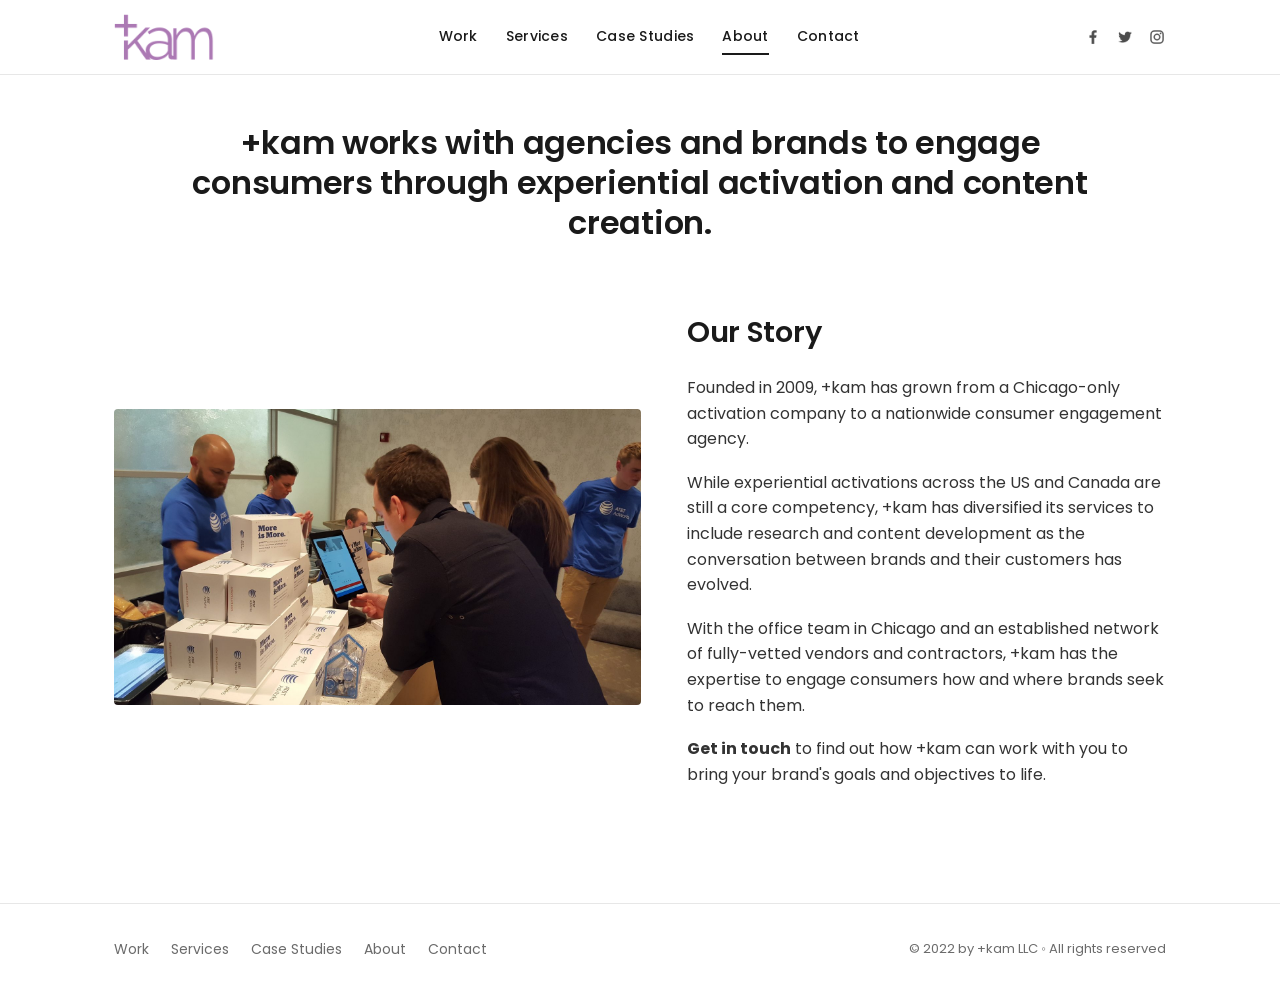
==== about.html @ 7bb7b1f5 "Add files via upload" ====
<!DOCTYPE html>
<html lang="en">
<head>
  <meta charset="UTF-8">
  <meta name="viewport" content="width=device-width, initial-scale=1">
  <title>About | +kam</title>
  <meta name="description" content="Founded in 2009, +kam has grown from a Chicago-only activation company to a nationwide consumer engagement agency.">
  <link rel="canonical" href="https://www.pluskam.com/about">
  <link rel="preconnect" href="https://fonts.googleapis.com">
  <link rel="preconnect" href="https://fonts.gstatic.com" crossorigin>
  <link href="https://fonts.googleapis.com/css2?family=Poppins:wght@300;400;500;600;700&display=swap" rel="stylesheet">
  <link rel="stylesheet" href="css/style.css">
</head>
<body>

  <header class="site-header">
    <div class="wrap">
      <a class="logo" href="index.html"><img src="images/logo.png" alt="+kam"></a>
      <button class="nav-toggle" aria-label="Toggle menu" onclick="document.getElementById('nav').classList.toggle('open')"><span></span><span></span><span></span></button>
      <nav class="nav" id="nav">
        <a href="index.html">Work</a>
        <a href="services.html">Services</a>
        <a href="casestudies.html">Case Studies</a>
        <a href="about.html" class="active">About</a>
        <a href="contact.html">Contact</a>
      </nav>
      <div class="socials">
        <a href="https://www.facebook.com/pluskam" target="_blank" rel="noopener"><img src="images/social-facebook.png" alt="Facebook"></a>
        <a href="https://www.twitter.com/pluskam" target="_blank" rel="noopener"><img src="images/social-twitter.png" alt="Twitter"></a>
        <a href="https://instagram.com/pluskam" target="_blank" rel="noopener"><img src="images/social-instagram.png" alt="Instagram"></a>
      </div>
    </div>
  </header>

  <section class="tagline small">
    <h1>+kam works with agencies and brands to engage consumers through experiential activation and content creation.</h1>
  </section>

  <section>
    <div class="wrap">
      <div class="about-grid">
        <img loading="lazy" src="images/about.jpg" alt="+kam activation">
        <div class="about-copy">
          <h2>Our Story</h2>
          <p>Founded in 2009, +kam has grown from a Chicago-only activation company to a nationwide consumer engagement agency.</p>
          <p>While experiential activations across the US and Canada are still a core competency, +kam has diversified its services to include research and content development as the conversation between brands and their customers has evolved.</p>
          <p>With the office team in Chicago and an established network of fully-vetted vendors and contractors, +kam has the expertise to engage consumers how and where brands seek to reach them.</p>
          <p><a href="contact.html"><strong>Get in touch</strong></a> to find out how +kam can work with you to bring your brand's goals and objectives to life.</p>
        </div>
      </div>
    </div>
  </section>

  <footer class="site-footer">
    <div class="wrap">
      <nav class="footer-nav">
        <a href="index.html">Work</a>
        <a href="services.html">Services</a>
        <a href="casestudies.html">Case Studies</a>
        <a href="about.html">About</a>
        <a href="contact.html">Contact</a>
      </nav>
      <div class="copyright">&copy; 2022 by +kam LLC &#9702; All rights reserved</div>
    </div>
  </footer>

</body>
</html>
---- css/style.css ----
/* =========================================================
   +kam — pluskam.com
   Static rebuild for GitHub Pages
   ========================================================= */

:root {
  --ink: #1a1a1a;
  --muted: #6b6b6b;
  --line: #e7e7e7;
  --bg: #ffffff;
  --bg-alt: #f6f6f4;
  --accent: #1a1a1a;
  --max: 1100px;
  --pad: 24px;
}

* { box-sizing: border-box; }

html { scroll-behavior: smooth; }

body {
  margin: 0;
  font-family: "Poppins", -apple-system, BlinkMacSystemFont, "Segoe UI", Roboto, Helvetica, Arial, sans-serif;
  color: var(--ink);
  background: var(--bg);
  line-height: 1.6;
  font-weight: 400;
  -webkit-font-smoothing: antialiased;
}

img { max-width: 100%; display: block; }

a { color: inherit; text-decoration: none; }

.wrap {
  max-width: var(--max);
  margin: 0 auto;
  padding: 0 var(--pad);
}

/* ---------- Header ---------- */
.site-header {
  position: sticky;
  top: 0;
  z-index: 50;
  background: rgba(255, 255, 255, 0.96);
  backdrop-filter: saturate(180%) blur(8px);
  border-bottom: 1px solid var(--line);
}
.site-header .wrap {
  display: flex;
  align-items: center;
  justify-content: space-between;
  min-height: 74px;
  gap: 16px;
}
.logo img { height: 46px; width: auto; }

.nav {
  display: flex;
  align-items: center;
  gap: 28px;
}
.nav a {
  font-size: 14px;
  font-weight: 500;
  letter-spacing: 0.02em;
  color: var(--ink);
  padding: 6px 0;
  border-bottom: 2px solid transparent;
  transition: border-color 0.15s ease;
}
.nav a:hover,
.nav a.active { border-bottom-color: var(--ink); }

.socials { display: flex; align-items: center; gap: 14px; }
.socials a { opacity: 0.7; transition: opacity 0.15s ease; }
.socials a:hover { opacity: 1; }
.socials img { height: 18px; width: 18px; }

/* mobile nav toggle */
.nav-toggle {
  display: none;
  background: none;
  border: 0;
  cursor: pointer;
  padding: 8px;
}
.nav-toggle span {
  display: block;
  width: 24px;
  height: 2px;
  background: var(--ink);
  margin: 5px 0;
  transition: 0.2s;
}

/* ---------- Tagline band ---------- */
.tagline {
  text-align: center;
  padding: 70px var(--pad) 48px;
}
.tagline h1 {
  font-weight: 600;
  font-size: clamp(1.6rem, 3.4vw, 2.6rem);
  line-height: 1.25;
  letter-spacing: -0.01em;
  margin: 0 auto;
  max-width: 900px;
}
.tagline.small { padding: 48px var(--pad) 28px; }
.tagline.small h1 { font-size: clamp(1.3rem, 2.6vw, 2rem); }

/* ---------- Sections ---------- */
section { padding: 8px 0; }
.section-pad { padding: 40px 0; }

.eyebrow {
  text-align: center;
  font-size: 0.95rem;
  font-weight: 600;
  letter-spacing: 0.04em;
  color: var(--muted);
  margin: 30px 0 22px;
}

h2 { font-weight: 600; letter-spacing: -0.01em; }
h3 { font-weight: 600; }

/* ---------- Brand logo grid ---------- */
.brands {
  display: flex;
  flex-wrap: wrap;
  align-items: center;
  justify-content: center;
  gap: 36px 48px;
  padding: 10px 0 40px;
}
.brands img {
  height: 74px;
  width: auto;
  object-fit: contain;
  filter: grayscale(100%);
  opacity: 0.85;
  transition: filter 0.2s ease, opacity 0.2s ease;
}
.brands img:hover { filter: none; opacity: 1; }

/* ---------- Buttons ---------- */
.btn {
  display: inline-block;
  font-size: 14px;
  font-weight: 500;
  letter-spacing: 0.03em;
  padding: 13px 30px;
  border-radius: 2px;
  border: 1.5px solid var(--ink);
  background: var(--ink);
  color: #fff;
  cursor: pointer;
  transition: all 0.18s ease;
}
.btn:hover { background: #fff; color: var(--ink); }
.btn.ghost { background: transparent; color: var(--ink); }
.btn.ghost:hover { background: var(--ink); color: #fff; }

.cta-row {
  display: flex;
  gap: 16px;
  justify-content: center;
  flex-wrap: wrap;
  padding: 20px 0 60px;
}
.cta-block {
  text-align: center;
  padding: 30px var(--pad) 70px;
}
.cta-block h2 {
  font-size: clamp(1.4rem, 2.6vw, 2rem);
  margin: 0 0 26px;
}

/* ---------- Services ---------- */
.services-hero img {
  width: 100%;
  max-height: 360px;
  object-fit: cover;
  border-radius: 4px;
}
.svc-grid {
  display: grid;
  grid-template-columns: 1fr 1fr;
  gap: 48px;
  padding: 50px 0 30px;
}
.svc-col h3 {
  font-size: 1.4rem;
  letter-spacing: 0.03em;
  margin: 0 0 18px;
  padding-bottom: 12px;
  border-bottom: 2px solid var(--ink);
}
.svc-col ul { list-style: none; margin: 0; padding: 0; }
.svc-col li {
  padding: 9px 0;
  border-bottom: 1px solid var(--line);
  font-size: 1rem;
  color: #333;
}

/* ---------- Case study cards (overview) ---------- */
.cards {
  display: grid;
  grid-template-columns: repeat(2, 1fr);
  gap: 34px;
  padding: 30px 0 50px;
}
.card {
  border: 1px solid var(--line);
  border-radius: 6px;
  overflow: hidden;
  background: #fff;
  transition: transform 0.18s ease, box-shadow 0.18s ease;
  display: flex;
  flex-direction: column;
}
.card:hover {
  transform: translateY(-4px);
  box-shadow: 0 14px 34px rgba(0, 0, 0, 0.09);
}
.card .thumb {
  aspect-ratio: 3 / 2;
  overflow: hidden;
  background: var(--bg-alt);
}
.card .thumb img { width: 100%; height: 100%; object-fit: cover; }
.card .card-body { padding: 22px 24px 26px; }
.card h3 { margin: 0 0 14px; font-size: 1.2rem; line-height: 1.35; }
.card .link {
  font-size: 14px;
  font-weight: 600;
  border-bottom: 2px solid var(--ink);
  padding-bottom: 2px;
}

/* ---------- Case study detail ---------- */
.case { padding: 20px 0 40px; }
.case h2 { font-size: clamp(1.6rem, 3vw, 2.2rem); margin: 0 0 26px; line-height: 1.2; }
.case-figure { margin: 0 0 30px; }
.case-figure img {
  width: 100%;
  max-height: 460px;
  object-fit: cover;
  border-radius: 4px;
}
.case p { font-size: 1.05rem; max-width: 780px; margin: 0 0 26px; }

.stats {
  display: flex;
  flex-wrap: wrap;
  gap: 18px;
  margin: 10px 0 38px;
}
.stat {
  flex: 1 1 160px;
  background: var(--bg-alt);
  border-radius: 6px;
  padding: 24px 20px;
  text-align: center;
}
.stat .num { font-size: 1.5rem; font-weight: 700; line-height: 1.2; }
.stat .lbl { font-size: 0.85rem; color: var(--muted); margin-top: 6px; letter-spacing: 0.02em; }

.stat-group-title {
  font-size: 0.9rem;
  font-weight: 600;
  letter-spacing: 0.06em;
  text-transform: uppercase;
  color: var(--muted);
  margin: 26px 0 12px;
}

.back-link { display: inline-block; margin: 20px 0 40px; font-weight: 500; }
.back-link::before { content: "\2190\00a0"; }

/* ---------- About ---------- */
.about-grid {
  display: grid;
  grid-template-columns: 1.1fr 1fr;
  gap: 46px;
  align-items: center;
  padding: 30px 0 50px;
}
.about-grid img { width: 100%; border-radius: 4px; object-fit: cover; }
.about-copy h2 { font-size: 1.8rem; margin: 0 0 20px; }
.about-copy p { margin: 0 0 18px; color: #333; }

/* ---------- Contact ---------- */
.contact-grid {
  display: grid;
  grid-template-columns: 1fr 1.1fr;
  gap: 46px;
  padding: 30px 0 60px;
}
.contact-info h2 { font-size: 1.8rem; margin: 0 0 24px; }
.contact-info .block { margin-bottom: 22px; }
.contact-info .label {
  font-size: 0.8rem;
  font-weight: 600;
  letter-spacing: 0.08em;
  text-transform: uppercase;
  color: var(--muted);
  margin-bottom: 4px;
}
.contact-info a { border-bottom: 1px solid var(--line); }

form.contact-form { display: flex; flex-direction: column; gap: 16px; }
.contact-form label { font-size: 0.85rem; font-weight: 500; margin-bottom: -8px; }
.contact-form input,
.contact-form textarea {
  font-family: inherit;
  font-size: 1rem;
  padding: 12px 14px;
  border: 1px solid #ccc;
  border-radius: 3px;
  background: #fff;
  color: var(--ink);
}
.contact-form input:focus,
.contact-form textarea:focus { outline: 2px solid var(--ink); border-color: var(--ink); }
.contact-form textarea { min-height: 130px; resize: vertical; }
.contact-form .btn { align-self: flex-start; }

/* ---------- Footer ---------- */
.site-footer {
  border-top: 1px solid var(--line);
  margin-top: 40px;
  padding: 34px 0;
}
.site-footer .wrap {
  display: flex;
  align-items: center;
  justify-content: space-between;
  flex-wrap: wrap;
  gap: 16px;
}
.footer-nav { display: flex; flex-wrap: wrap; gap: 22px; }
.footer-nav a { font-size: 14px; color: var(--muted); }
.footer-nav a:hover { color: var(--ink); }
.copyright { font-size: 13px; color: var(--muted); }

/* ---------- Responsive ---------- */
@media (max-width: 820px) {
  .svc-grid,
  .cards,
  .about-grid,
  .contact-grid { grid-template-columns: 1fr; }
  .about-grid { gap: 28px; }

  .nav-toggle { display: block; }
  .nav {
    position: absolute;
    top: 74px;
    left: 0;
    right: 0;
    background: #fff;
    flex-direction: column;
    align-items: flex-start;
    gap: 0;
    padding: 8px 0;
    border-bottom: 1px solid var(--line);
    display: none;
  }
  .nav.open { display: flex; }
  .nav a { width: 100%; padding: 12px var(--pad); border-bottom: 1px solid var(--line); }
  .nav a:hover, .nav a.active { border-bottom-color: var(--line); background: var(--bg-alt); }
  .socials { display: none; }
}

@media (max-width: 480px) {
  .brands img { height: 56px; }
  .stats { flex-direction: column; }
}
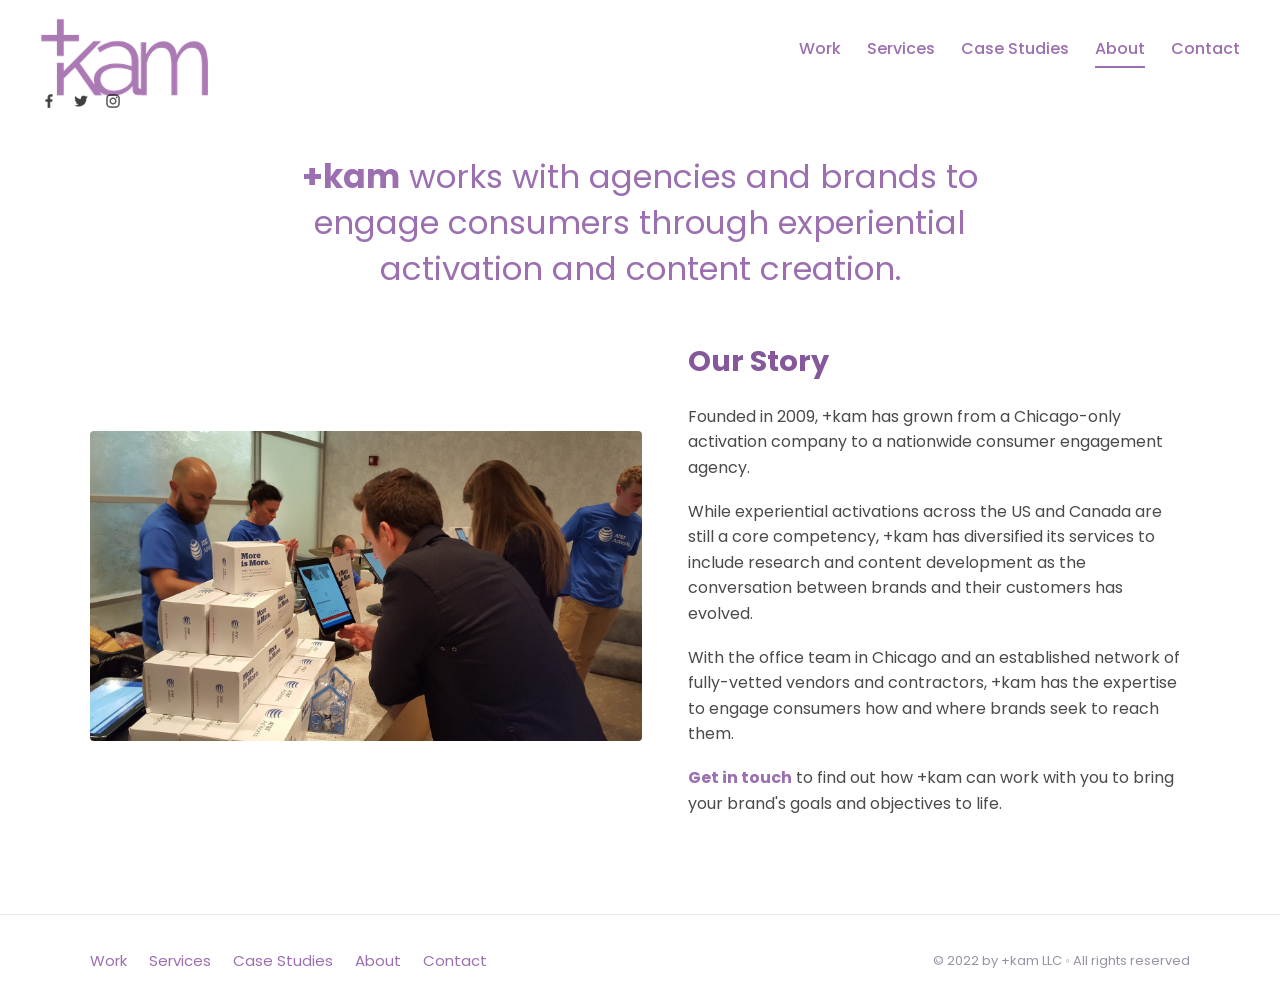
==== commit 3e2ed349: "Add files via upload" ====
--- a/about.html
+++ b/about.html
@@ -1,68 +1,68 @@
-<!DOCTYPE html>
-<html lang="en">
-<head>
-  <meta charset="UTF-8">
-  <meta name="viewport" content="width=device-width, initial-scale=1">
-  <title>About | +kam</title>
-  <meta name="description" content="Founded in 2009, +kam has grown from a Chicago-only activation company to a nationwide consumer engagement agency.">
-  <link rel="canonical" href="https://www.pluskam.com/about">
-  <link rel="preconnect" href="https://fonts.googleapis.com">
-  <link rel="preconnect" href="https://fonts.gstatic.com" crossorigin>
-  <link href="https://fonts.googleapis.com/css2?family=Poppins:wght@300;400;500;600;700&display=swap" rel="stylesheet">
-  <link rel="stylesheet" href="css/style.css">
-</head>
-<body>
-
-  <header class="site-header">
-    <div class="wrap">
-      <a class="logo" href="index.html"><img src="images/logo.png" alt="+kam"></a>
-      <button class="nav-toggle" aria-label="Toggle menu" onclick="document.getElementById('nav').classList.toggle('open')"><span></span><span></span><span></span></button>
-      <nav class="nav" id="nav">
-        <a href="index.html">Work</a>
-        <a href="services.html">Services</a>
-        <a href="casestudies.html">Case Studies</a>
-        <a href="about.html" class="active">About</a>
-        <a href="contact.html">Contact</a>
-      </nav>
-      <div class="socials">
-        <a href="https://www.facebook.com/pluskam" target="_blank" rel="noopener"><img src="images/social-facebook.png" alt="Facebook"></a>
-        <a href="https://www.twitter.com/pluskam" target="_blank" rel="noopener"><img src="images/social-twitter.png" alt="Twitter"></a>
-        <a href="https://instagram.com/pluskam" target="_blank" rel="noopener"><img src="images/social-instagram.png" alt="Instagram"></a>
-      </div>
-    </div>
-  </header>
-
-  <section class="tagline small">
-    <h1>+kam works with agencies and brands to engage consumers through experiential activation and content creation.</h1>
-  </section>
-
-  <section>
-    <div class="wrap">
-      <div class="about-grid">
-        <img loading="lazy" src="images/about.jpg" alt="+kam activation">
-        <div class="about-copy">
-          <h2>Our Story</h2>
-          <p>Founded in 2009, +kam has grown from a Chicago-only activation company to a nationwide consumer engagement agency.</p>
-          <p>While experiential activations across the US and Canada are still a core competency, +kam has diversified its services to include research and content development as the conversation between brands and their customers has evolved.</p>
-          <p>With the office team in Chicago and an established network of fully-vetted vendors and contractors, +kam has the expertise to engage consumers how and where brands seek to reach them.</p>
-          <p><a href="contact.html"><strong>Get in touch</strong></a> to find out how +kam can work with you to bring your brand's goals and objectives to life.</p>
-        </div>
-      </div>
-    </div>
-  </section>
-
-  <footer class="site-footer">
-    <div class="wrap">
-      <nav class="footer-nav">
-        <a href="index.html">Work</a>
-        <a href="services.html">Services</a>
-        <a href="casestudies.html">Case Studies</a>
-        <a href="about.html">About</a>
-        <a href="contact.html">Contact</a>
-      </nav>
-      <div class="copyright">&copy; 2022 by +kam LLC &#9702; All rights reserved</div>
-    </div>
-  </footer>
-
-</body>
-</html>
+<!DOCTYPE html>
+<html lang="en">
+<head>
+  <meta charset="UTF-8">
+  <meta name="viewport" content="width=device-width, initial-scale=1">
+  <title>About | +kam</title>
+  <meta name="description" content="Founded in 2009, +kam has grown from a Chicago-only activation company to a nationwide consumer engagement agency.">
+  <link rel="canonical" href="https://www.pluskam.com/about">
+  <link rel="preconnect" href="https://fonts.googleapis.com">
+  <link rel="preconnect" href="https://fonts.gstatic.com" crossorigin>
+  <link href="https://fonts.googleapis.com/css2?family=Poppins:wght@300;400;500;600;700&display=swap" rel="stylesheet">
+  <link rel="stylesheet" href="css/style.css">
+</head>
+<body>
+
+  <header class="site-header">
+    <div class="wrap">
+      <a class="logo" href="index.html"><img src="images/logo.png" alt="+kam"></a>
+      <button class="nav-toggle" aria-label="Toggle menu" onclick="document.getElementById('nav').classList.toggle('open')"><span></span><span></span><span></span></button>
+      <nav class="nav" id="nav">
+        <a href="index.html">Work</a>
+        <a href="services.html">Services</a>
+        <a href="casestudies.html">Case Studies</a>
+        <a href="about.html" class="active">About</a>
+        <a href="contact.html">Contact</a>
+      </nav>
+      <div class="socials">
+        <a href="https://www.facebook.com/pluskam" target="_blank" rel="noopener"><img src="images/social-facebook.png" alt="Facebook"></a>
+        <a href="https://www.twitter.com/pluskam" target="_blank" rel="noopener"><img src="images/social-twitter.png" alt="Twitter"></a>
+        <a href="https://instagram.com/pluskam" target="_blank" rel="noopener"><img src="images/social-instagram.png" alt="Instagram"></a>
+      </div>
+    </div>
+  </header>
+
+  <section class="tagline small">
+    <h1><b>+kam</b> works with agencies and brands to engage consumers through experiential activation and content creation.</h1>
+  </section>
+
+  <section>
+    <div class="wrap">
+      <div class="about-grid">
+        <img loading="lazy" src="images/about.jpg" alt="+kam activation">
+        <div class="about-copy">
+          <h2>Our Story</h2>
+          <p>Founded in 2009, +kam has grown from a Chicago-only activation company to a nationwide consumer engagement agency.</p>
+          <p>While experiential activations across the US and Canada are still a core competency, +kam has diversified its services to include research and content development as the conversation between brands and their customers has evolved.</p>
+          <p>With the office team in Chicago and an established network of fully-vetted vendors and contractors, +kam has the expertise to engage consumers how and where brands seek to reach them.</p>
+          <p><a href="contact.html"><strong>Get in touch</strong></a> to find out how +kam can work with you to bring your brand's goals and objectives to life.</p>
+        </div>
+      </div>
+    </div>
+  </section>
+
+  <footer class="site-footer">
+    <div class="wrap">
+      <nav class="footer-nav">
+        <a href="index.html">Work</a>
+        <a href="services.html">Services</a>
+        <a href="casestudies.html">Case Studies</a>
+        <a href="about.html">About</a>
+        <a href="contact.html">Contact</a>
+      </nav>
+      <div class="copyright">&copy; 2022 by +kam LLC &#9702; All rights reserved</div>
+    </div>
+  </footer>
+
+</body>
+</html>
--- a/css/style.css
+++ b/css/style.css
@@ -1,21 +1,19 @@
 /* =========================================================
-   +kam — pluskam.com
-   Static rebuild for GitHub Pages
+   +kam — pluskam.com  |  static rebuild for GitHub Pages
    ========================================================= */
 
 :root {
-  --ink: #1a1a1a;
-  --muted: #6b6b6b;
-  --line: #e7e7e7;
+  --purple: #9b6fb0;        /* primary brand purple */
+  --purple-dark: #85589c;   /* hover / emphasis */
+  --purple-soft: #c9aede;   /* light accents */
+  --ink: #4a4a4a;           /* body text */
   --bg: #ffffff;
-  --bg-alt: #f6f6f4;
-  --accent: #1a1a1a;
-  --max: 1100px;
-  --pad: 24px;
+  --line: #ece6f1;
+  --max: 1180px;
+  --pad: 40px;
 }
 
 * { box-sizing: border-box; }
-
 html { scroll-behavior: smooth; }
 
 body {
@@ -25,359 +23,190 @@
   background: var(--bg);
   line-height: 1.6;
   font-weight: 400;
+  padding-top: 150px;
   -webkit-font-smoothing: antialiased;
 }
 
 img { max-width: 100%; display: block; }
-
 a { color: inherit; text-decoration: none; }
 
-.wrap {
-  max-width: var(--max);
-  margin: 0 auto;
-  padding: 0 var(--pad);
-}
-
-/* ---------- Header ---------- */
+.wrap { max-width: var(--max); margin: 0 auto; padding: 0 var(--pad); }
+
+/* ---------- Fixed header ---------- */
 .site-header {
-  position: sticky;
-  top: 0;
-  z-index: 50;
-  background: rgba(255, 255, 255, 0.96);
-  backdrop-filter: saturate(180%) blur(8px);
-  border-bottom: 1px solid var(--line);
+  position: fixed;
+  top: 0; left: 0; right: 0;
+  z-index: 100;
+  background: rgba(255,255,255,0.94);
+  backdrop-filter: saturate(180%) blur(6px);
 }
 .site-header .wrap {
+  max-width: 100%;
+  padding: 18px 40px;
+  position: relative;
   display: flex;
-  align-items: center;
+  align-items: flex-start;
   justify-content: space-between;
-  min-height: 74px;
-  gap: 16px;
-}
-.logo img { height: 46px; width: auto; }
-
-.nav {
+}
+.logo img { height: 78px; width: auto; }
+
+.socials {
+  position: absolute;
+  top: 92px;
+  left: 40px;
   display: flex;
-  align-items: center;
-  gap: 28px;
-}
-.nav a {
-  font-size: 14px;
-  font-weight: 500;
-  letter-spacing: 0.02em;
-  color: var(--ink);
-  padding: 6px 0;
-  border-bottom: 2px solid transparent;
-  transition: border-color 0.15s ease;
-}
-.nav a:hover,
-.nav a.active { border-bottom-color: var(--ink); }
-
-.socials { display: flex; align-items: center; gap: 14px; }
-.socials a { opacity: 0.7; transition: opacity 0.15s ease; }
+  gap: 14px;
+}
+.socials a { opacity: 0.75; transition: opacity 0.15s ease; }
 .socials a:hover { opacity: 1; }
 .socials img { height: 18px; width: 18px; }
 
-/* mobile nav toggle */
-.nav-toggle {
-  display: none;
-  background: none;
-  border: 0;
-  cursor: pointer;
-  padding: 8px;
-}
-.nav-toggle span {
-  display: block;
-  width: 24px;
-  height: 2px;
-  background: var(--ink);
-  margin: 5px 0;
-  transition: 0.2s;
-}
-
-/* ---------- Tagline band ---------- */
-.tagline {
-  text-align: center;
-  padding: 70px var(--pad) 48px;
-}
+.nav { display: flex; align-items: center; gap: 26px; padding-top: 14px; }
+.nav a {
+  font-size: 16px;
+  font-weight: 500;
+  color: var(--purple);
+  padding: 4px 0;
+  border-bottom: 2px solid transparent;
+  transition: color 0.15s ease, border-color 0.15s ease;
+}
+.nav a:hover { color: var(--purple-dark); }
+.nav a.active { border-bottom-color: var(--purple); }
+
+.nav-toggle { display: none; background: none; border: 0; cursor: pointer; padding: 8px; }
+.nav-toggle span { display: block; width: 26px; height: 2px; background: var(--purple); margin: 5px 0; transition: 0.2s; }
+
+/* ---------- Tagline ---------- */
+.tagline { text-align: center; padding: 4px var(--pad) 40px; }
 .tagline h1 {
-  font-weight: 600;
-  font-size: clamp(1.6rem, 3.4vw, 2.6rem);
-  line-height: 1.25;
-  letter-spacing: -0.01em;
+  font-weight: 400;
+  color: var(--purple);
+  font-size: clamp(1.4rem, 2.7vw, 2.05rem);
+  line-height: 1.4;
   margin: 0 auto;
-  max-width: 900px;
-}
-.tagline.small { padding: 48px var(--pad) 28px; }
-.tagline.small h1 { font-size: clamp(1.3rem, 2.6vw, 2rem); }
-
-/* ---------- Sections ---------- */
-section { padding: 8px 0; }
-.section-pad { padding: 40px 0; }
-
-.eyebrow {
-  text-align: center;
-  font-size: 0.95rem;
-  font-weight: 600;
-  letter-spacing: 0.04em;
-  color: var(--muted);
-  margin: 30px 0 22px;
-}
-
-h2 { font-weight: 600; letter-spacing: -0.01em; }
-h3 { font-weight: 600; }
-
-/* ---------- Brand logo grid ---------- */
+  max-width: 760px;
+}
+.tagline h1 b { font-weight: 700; }
+.tagline.small { padding-bottom: 26px; }
+
+/* ---------- Photo mosaic ---------- */
+.mosaic { display: grid; grid-template-columns: repeat(3, 1fr); gap: 4px; }
+.tile { position: relative; overflow: hidden; aspect-ratio: 475 / 358; background: #eee; }
+.tile img { position: absolute; inset: 0; width: 100%; height: 100%; object-fit: cover; }
+.tile .over { opacity: 0; transition: opacity 0.35s ease; }
+.tile:hover .over { opacity: 1; }
+
+/* ---------- Brands ---------- */
+.eyebrow { text-align: center; color: var(--purple); font-size: 1.5rem; font-weight: 400; margin: 54px 0 0; }
+.brands-band { margin-top: 26px; padding: 48px var(--pad); background: linear-gradient(135deg, #b79ad0 0%, #9b6fb0 55%, #855b9c 100%); }
 .brands {
-  display: flex;
-  flex-wrap: wrap;
-  align-items: center;
-  justify-content: center;
-  gap: 36px 48px;
-  padding: 10px 0 40px;
+  max-width: 980px; margin: 0 auto;
+  display: flex; flex-wrap: wrap; align-items: center; justify-content: center;
+  gap: 40px 54px;
 }
 .brands img {
-  height: 74px;
-  width: auto;
-  object-fit: contain;
-  filter: grayscale(100%);
-  opacity: 0.85;
-  transition: filter 0.2s ease, opacity 0.2s ease;
-}
-.brands img:hover { filter: none; opacity: 1; }
+  max-height: 52px; max-width: 155px; height: auto; width: auto; object-fit: contain;
+  filter: brightness(0) invert(1); opacity: 0.95;
+  transition: opacity 0.2s ease, transform 0.2s ease;
+}
+.brands img:hover { opacity: 1; transform: scale(1.05); }
 
 /* ---------- Buttons ---------- */
 .btn {
-  display: inline-block;
-  font-size: 14px;
-  font-weight: 500;
-  letter-spacing: 0.03em;
-  padding: 13px 30px;
-  border-radius: 2px;
-  border: 1.5px solid var(--ink);
-  background: var(--ink);
-  color: #fff;
-  cursor: pointer;
-  transition: all 0.18s ease;
-}
-.btn:hover { background: #fff; color: var(--ink); }
-.btn.ghost { background: transparent; color: var(--ink); }
-.btn.ghost:hover { background: var(--ink); color: #fff; }
-
-.cta-row {
-  display: flex;
-  gap: 16px;
-  justify-content: center;
-  flex-wrap: wrap;
-  padding: 20px 0 60px;
-}
-.cta-block {
-  text-align: center;
-  padding: 30px var(--pad) 70px;
-}
-.cta-block h2 {
-  font-size: clamp(1.4rem, 2.6vw, 2rem);
-  margin: 0 0 26px;
-}
+  display: inline-block; font-size: 15px; font-weight: 500; letter-spacing: 0.02em;
+  padding: 13px 40px; border-radius: 26px; border: 2px solid var(--purple);
+  background: var(--purple); color: #fff; cursor: pointer; transition: all 0.18s ease;
+}
+.btn:hover { background: var(--purple-dark); border-color: var(--purple-dark); }
+.btn.ghost { background: transparent; color: var(--purple); }
+.btn.ghost:hover { background: var(--purple); color: #fff; }
+
+.cta-block { text-align: center; padding: 46px var(--pad) 70px; }
+.cta-block h2 { color: var(--purple); font-weight: 400; font-size: clamp(1.4rem, 2.6vw, 2rem); margin: 0 0 30px; }
+.cta-row { display: flex; gap: 16px; justify-content: center; flex-wrap: wrap; padding-top: 6px; }
 
 /* ---------- Services ---------- */
-.services-hero img {
-  width: 100%;
-  max-height: 360px;
-  object-fit: cover;
-  border-radius: 4px;
-}
-.svc-grid {
-  display: grid;
-  grid-template-columns: 1fr 1fr;
-  gap: 48px;
-  padding: 50px 0 30px;
-}
-.svc-col h3 {
-  font-size: 1.4rem;
-  letter-spacing: 0.03em;
-  margin: 0 0 18px;
-  padding-bottom: 12px;
-  border-bottom: 2px solid var(--ink);
-}
+.services-hero img { width: 100%; max-height: 360px; object-fit: cover; border-radius: 4px; }
+.svc-grid { display: grid; grid-template-columns: 1fr 1fr; gap: 48px; padding: 50px 0 30px; }
+.svc-col h3 { color: var(--purple); font-size: 1.4rem; letter-spacing: 0.04em; margin: 0 0 18px; padding-bottom: 12px; border-bottom: 2px solid var(--purple-soft); }
 .svc-col ul { list-style: none; margin: 0; padding: 0; }
-.svc-col li {
-  padding: 9px 0;
-  border-bottom: 1px solid var(--line);
-  font-size: 1rem;
-  color: #333;
-}
-
-/* ---------- Case study cards (overview) ---------- */
-.cards {
-  display: grid;
-  grid-template-columns: repeat(2, 1fr);
-  gap: 34px;
-  padding: 30px 0 50px;
-}
-.card {
-  border: 1px solid var(--line);
-  border-radius: 6px;
-  overflow: hidden;
-  background: #fff;
-  transition: transform 0.18s ease, box-shadow 0.18s ease;
-  display: flex;
-  flex-direction: column;
-}
-.card:hover {
-  transform: translateY(-4px);
-  box-shadow: 0 14px 34px rgba(0, 0, 0, 0.09);
-}
-.card .thumb {
-  aspect-ratio: 3 / 2;
-  overflow: hidden;
-  background: var(--bg-alt);
-}
+.svc-col li { padding: 9px 0; border-bottom: 1px solid var(--line); }
+
+/* ---------- Case study cards ---------- */
+.cards { display: grid; grid-template-columns: repeat(2, 1fr); gap: 34px; padding: 20px 0 40px; }
+.card { border: 1px solid var(--line); border-radius: 8px; overflow: hidden; background: #fff; display: flex; flex-direction: column; transition: transform 0.18s ease, box-shadow 0.18s ease; }
+.card:hover { transform: translateY(-4px); box-shadow: 0 16px 36px rgba(123,86,148,0.16); }
+.card .thumb { aspect-ratio: 3 / 2; overflow: hidden; background: #f3eef7; }
 .card .thumb img { width: 100%; height: 100%; object-fit: cover; }
 .card .card-body { padding: 22px 24px 26px; }
-.card h3 { margin: 0 0 14px; font-size: 1.2rem; line-height: 1.35; }
-.card .link {
-  font-size: 14px;
-  font-weight: 600;
-  border-bottom: 2px solid var(--ink);
-  padding-bottom: 2px;
-}
+.card h3 { margin: 0 0 14px; font-size: 1.2rem; line-height: 1.35; color: var(--purple-dark); }
+.card .link { font-size: 15px; font-weight: 600; color: var(--purple); border-bottom: 2px solid var(--purple); padding-bottom: 2px; }
 
 /* ---------- Case study detail ---------- */
-.case { padding: 20px 0 40px; }
-.case h2 { font-size: clamp(1.6rem, 3vw, 2.2rem); margin: 0 0 26px; line-height: 1.2; }
+.case { padding: 6px 0 40px; }
+.case h2 { color: var(--purple-dark); font-size: clamp(1.6rem, 3vw, 2.2rem); margin: 0 0 26px; line-height: 1.2; }
 .case-figure { margin: 0 0 30px; }
-.case-figure img {
-  width: 100%;
-  max-height: 460px;
-  object-fit: cover;
-  border-radius: 4px;
-}
-.case p { font-size: 1.05rem; max-width: 780px; margin: 0 0 26px; }
-
-.stats {
-  display: flex;
-  flex-wrap: wrap;
-  gap: 18px;
-  margin: 10px 0 38px;
-}
-.stat {
-  flex: 1 1 160px;
-  background: var(--bg-alt);
-  border-radius: 6px;
-  padding: 24px 20px;
-  text-align: center;
-}
-.stat .num { font-size: 1.5rem; font-weight: 700; line-height: 1.2; }
-.stat .lbl { font-size: 0.85rem; color: var(--muted); margin-top: 6px; letter-spacing: 0.02em; }
-
-.stat-group-title {
-  font-size: 0.9rem;
-  font-weight: 600;
-  letter-spacing: 0.06em;
-  text-transform: uppercase;
-  color: var(--muted);
-  margin: 26px 0 12px;
-}
-
-.back-link { display: inline-block; margin: 20px 0 40px; font-weight: 500; }
+.case-figure img { width: 100%; max-height: 470px; object-fit: cover; border-radius: 4px; }
+.case p { font-size: 1.05rem; max-width: 800px; margin: 0 0 26px; }
+.stats { display: flex; flex-wrap: wrap; gap: 18px; margin: 10px 0 38px; }
+.stat { flex: 1 1 160px; background: #f5eff9; border-radius: 8px; padding: 24px 20px; text-align: center; }
+.stat .num { font-size: 1.5rem; font-weight: 700; color: var(--purple-dark); line-height: 1.2; }
+.stat .lbl { font-size: 0.85rem; color: var(--ink); margin-top: 6px; }
+.stat-group-title { font-size: 0.9rem; font-weight: 600; letter-spacing: 0.06em; text-transform: uppercase; color: var(--purple); margin: 26px 0 12px; }
+.back-link { display: inline-block; margin: 20px 0 20px; font-weight: 500; color: var(--purple); }
 .back-link::before { content: "\2190\00a0"; }
 
 /* ---------- About ---------- */
-.about-grid {
-  display: grid;
-  grid-template-columns: 1.1fr 1fr;
-  gap: 46px;
-  align-items: center;
-  padding: 30px 0 50px;
-}
+.about-grid { display: grid; grid-template-columns: 1.1fr 1fr; gap: 46px; align-items: center; padding: 20px 0 50px; }
 .about-grid img { width: 100%; border-radius: 4px; object-fit: cover; }
-.about-copy h2 { font-size: 1.8rem; margin: 0 0 20px; }
-.about-copy p { margin: 0 0 18px; color: #333; }
+.about-copy h2 { color: var(--purple-dark); font-size: 1.8rem; margin: 0 0 20px; }
+.about-copy p { margin: 0 0 18px; }
+.about-copy a { color: var(--purple); }
 
 /* ---------- Contact ---------- */
-.contact-grid {
-  display: grid;
-  grid-template-columns: 1fr 1.1fr;
-  gap: 46px;
-  padding: 30px 0 60px;
-}
-.contact-info h2 { font-size: 1.8rem; margin: 0 0 24px; }
+.contact-grid { display: grid; grid-template-columns: 1fr 1.1fr; gap: 46px; padding: 20px 0 60px; }
+.contact-info h2 { color: var(--purple-dark); font-size: 1.8rem; margin: 0 0 24px; }
 .contact-info .block { margin-bottom: 22px; }
-.contact-info .label {
-  font-size: 0.8rem;
-  font-weight: 600;
-  letter-spacing: 0.08em;
-  text-transform: uppercase;
-  color: var(--muted);
-  margin-bottom: 4px;
-}
-.contact-info a { border-bottom: 1px solid var(--line); }
-
+.contact-info .label { font-size: 0.8rem; font-weight: 600; letter-spacing: 0.08em; text-transform: uppercase; color: var(--purple); margin-bottom: 4px; }
+.contact-info a { color: var(--ink); border-bottom: 1px solid var(--line); }
 form.contact-form { display: flex; flex-direction: column; gap: 16px; }
 .contact-form label { font-size: 0.85rem; font-weight: 500; margin-bottom: -8px; }
-.contact-form input,
-.contact-form textarea {
-  font-family: inherit;
-  font-size: 1rem;
-  padding: 12px 14px;
-  border: 1px solid #ccc;
-  border-radius: 3px;
-  background: #fff;
-  color: var(--ink);
-}
-.contact-form input:focus,
-.contact-form textarea:focus { outline: 2px solid var(--ink); border-color: var(--ink); }
+.contact-form input, .contact-form textarea { font-family: inherit; font-size: 1rem; padding: 12px 14px; border: 1px solid #d8cbe4; border-radius: 4px; background: #fff; color: var(--ink); }
+.contact-form input:focus, .contact-form textarea:focus { outline: 2px solid var(--purple); border-color: var(--purple); }
 .contact-form textarea { min-height: 130px; resize: vertical; }
 .contact-form .btn { align-self: flex-start; }
 
 /* ---------- Footer ---------- */
-.site-footer {
-  border-top: 1px solid var(--line);
-  margin-top: 40px;
-  padding: 34px 0;
-}
-.site-footer .wrap {
-  display: flex;
-  align-items: center;
-  justify-content: space-between;
-  flex-wrap: wrap;
-  gap: 16px;
-}
+.site-footer { border-top: 1px solid var(--line); margin-top: 30px; padding: 34px 0; }
+.site-footer .wrap { display: flex; align-items: center; justify-content: space-between; flex-wrap: wrap; gap: 16px; }
 .footer-nav { display: flex; flex-wrap: wrap; gap: 22px; }
-.footer-nav a { font-size: 14px; color: var(--muted); }
-.footer-nav a:hover { color: var(--ink); }
-.copyright { font-size: 13px; color: var(--muted); }
+.footer-nav a { font-size: 15px; color: var(--purple); }
+.footer-nav a:hover { color: var(--purple-dark); }
+.copyright { font-size: 13px; color: #9a90a4; }
 
 /* ---------- Responsive ---------- */
-@media (max-width: 820px) {
-  .svc-grid,
-  .cards,
-  .about-grid,
-  .contact-grid { grid-template-columns: 1fr; }
-  .about-grid { gap: 28px; }
-
-  .nav-toggle { display: block; }
+@media (max-width: 860px) {
+  body { padding-top: 92px; }
+  .site-header .wrap { padding: 14px 20px; align-items: center; }
+  .logo img { height: 52px; }
+  .socials { display: none; }
+  .nav-toggle { display: block; padding-top: 0; }
   .nav {
-    position: absolute;
-    top: 74px;
-    left: 0;
-    right: 0;
-    background: #fff;
-    flex-direction: column;
-    align-items: flex-start;
-    gap: 0;
-    padding: 8px 0;
-    border-bottom: 1px solid var(--line);
+    position: absolute; top: 80px; left: 0; right: 0;
+    background: #fff; flex-direction: column; align-items: flex-start;
+    gap: 0; padding: 6px 0; border-bottom: 1px solid var(--line);
     display: none;
   }
   .nav.open { display: flex; }
-  .nav a { width: 100%; padding: 12px var(--pad); border-bottom: 1px solid var(--line); }
-  .nav a:hover, .nav a.active { border-bottom-color: var(--line); background: var(--bg-alt); }
-  .socials { display: none; }
+  .nav a { width: 100%; padding: 13px 20px; border-bottom: 1px solid var(--line); }
+  .nav a.active { border-bottom-color: var(--line); background: #faf6fd; }
+  .svc-grid, .cards, .about-grid, .contact-grid { grid-template-columns: 1fr; }
+  .about-grid { gap: 28px; }
+  .mosaic { grid-template-columns: repeat(2, 1fr); }
 }
 
 @media (max-width: 480px) {
-  .brands img { height: 56px; }
+  .mosaic { grid-template-columns: 1fr 1fr; }
+  .brands img { max-height: 42px; }
   .stats { flex-direction: column; }
 }
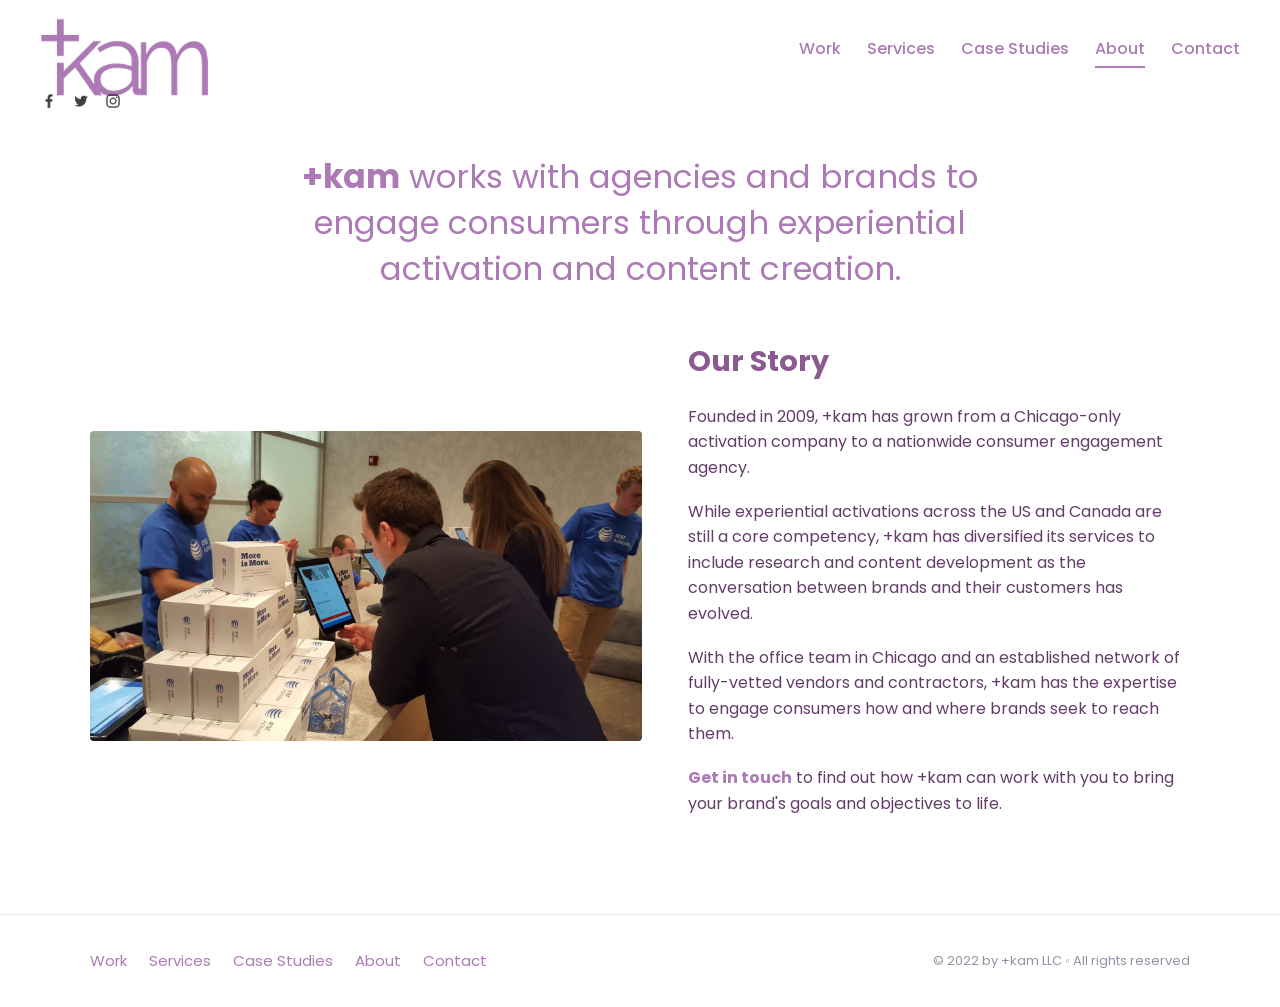
==== commit 6346f18d: "Add files via upload" ====
--- a/about.html
+++ b/about.html
@@ -10,6 +10,9 @@
   <link rel="preconnect" href="https://fonts.gstatic.com" crossorigin>
   <link href="https://fonts.googleapis.com/css2?family=Poppins:wght@300;400;500;600;700&display=swap" rel="stylesheet">
   <link rel="stylesheet" href="css/style.css">
+  <link rel="icon" href="favicon.ico" sizes="any">
+  <link rel="icon" type="image/png" sizes="32x32" href="favicon-32.png">
+  <link rel="apple-touch-icon" href="apple-touch-icon.png">
 </head>
 <body>
 
--- a/css/style.css
+++ b/css/style.css
@@ -3,10 +3,10 @@
    ========================================================= */
 
 :root {
-  --purple: #9b6fb0;        /* primary brand purple */
-  --purple-dark: #85589c;   /* hover / emphasis */
-  --purple-soft: #c9aede;   /* light accents */
-  --ink: #4a4a4a;           /* body text */
+  --purple: #ac7ab4;        /* primary brand purple */
+  --purple-dark: #8a5a91;   /* hover / emphasis */
+  --purple-soft: #d4bce0;   /* light accents */
+  --ink: #643c6a;           /* body text */
   --bg: #ffffff;
   --line: #ece6f1;
   --max: 1180px;
@@ -98,7 +98,7 @@
 
 /* ---------- Brands ---------- */
 .eyebrow { text-align: center; color: var(--purple); font-size: 1.5rem; font-weight: 400; margin: 54px 0 0; }
-.brands-band { margin-top: 26px; padding: 48px var(--pad); background: linear-gradient(135deg, #b79ad0 0%, #9b6fb0 55%, #855b9c 100%); }
+.brands-band { margin-top: 26px; padding: 48px var(--pad); background: linear-gradient(135deg, #c9a5d0 0%, #ac7ab4 55%, #8a5a91 100%); }
 .brands {
   max-width: 980px; margin: 0 auto;
   display: flex; flex-wrap: wrap; align-items: center; justify-content: center;
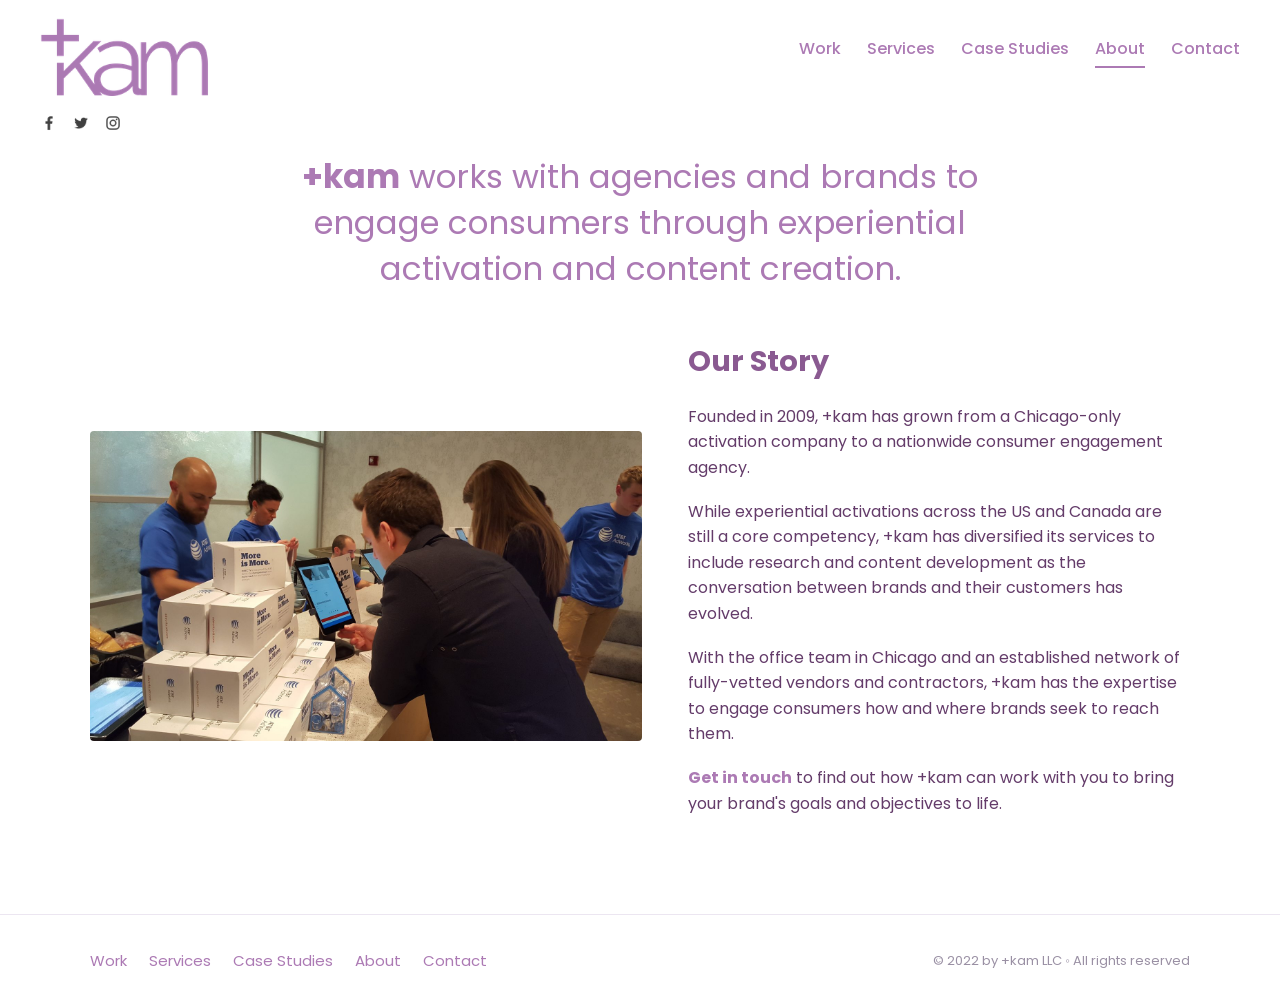
==== commit c6a24631: "Add files via upload" ====
--- a/about.html
+++ b/about.html
@@ -9,7 +9,7 @@
   <link rel="preconnect" href="https://fonts.googleapis.com">
   <link rel="preconnect" href="https://fonts.gstatic.com" crossorigin>
   <link href="https://fonts.googleapis.com/css2?family=Poppins:wght@300;400;500;600;700&display=swap" rel="stylesheet">
-  <link rel="stylesheet" href="css/style.css">
+  <link rel="stylesheet" href="css/style.css?v=3">
   <link rel="icon" href="favicon.ico" sizes="any">
   <link rel="icon" type="image/png" sizes="32x32" href="favicon-32.png">
   <link rel="apple-touch-icon" href="apple-touch-icon.png">
--- a/css/style.css
+++ b/css/style.css
@@ -52,7 +52,7 @@
 
 .socials {
   position: absolute;
-  top: 92px;
+  top: 114px;
   left: 40px;
   display: flex;
   gap: 14px;
